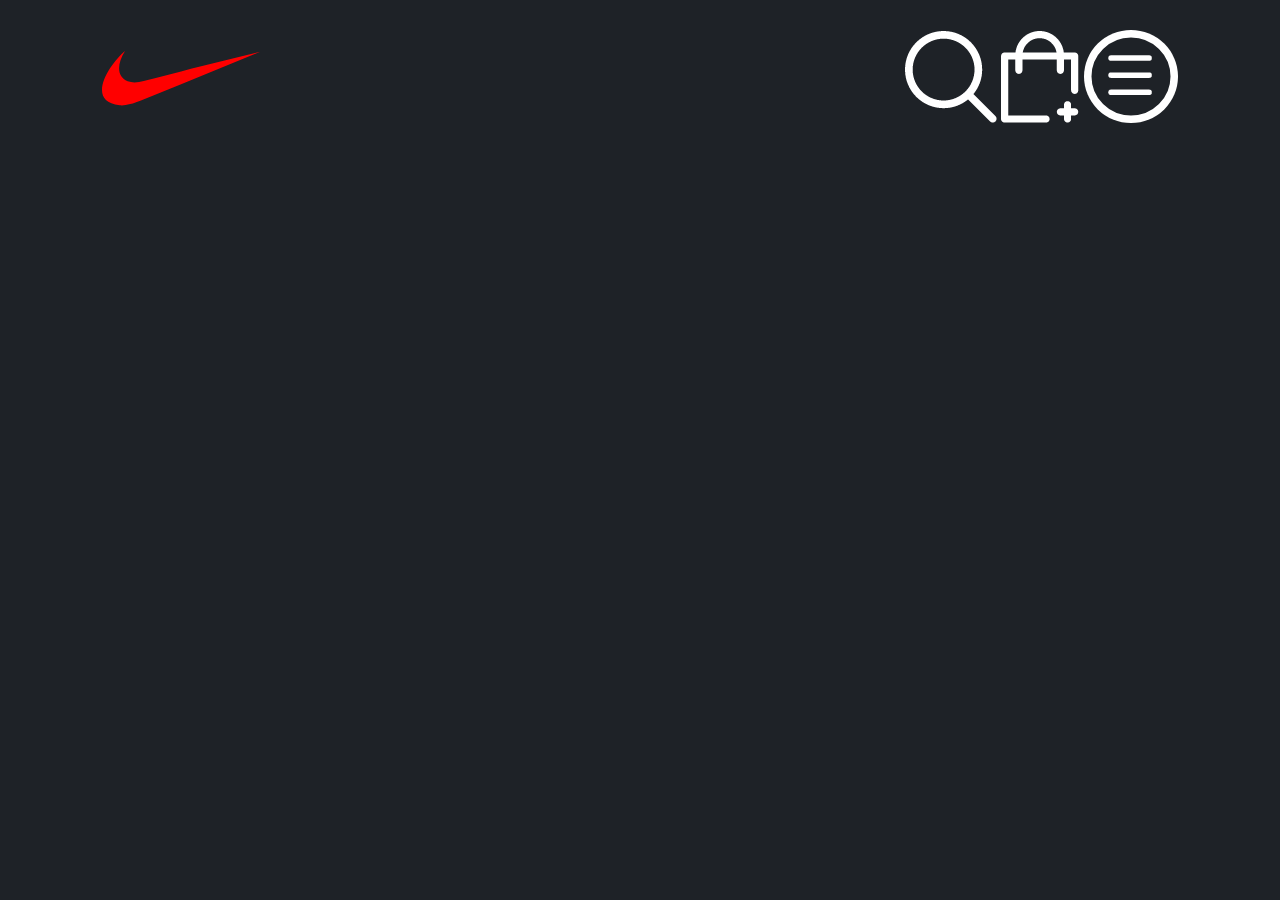
==== index.html @ bd420458 "adding logo and nav bar" ====
<!DOCTYPE html>
<html lang="en">
<head>
    <meta charset="UTF-8">
    <meta http-equiv="X-UA-Compatible" content="IE=edge">
    <meta name="viewport" content="width=device-width, initial-scale=1.0">
    <title>Andre</title>
    <link rel="stylesheet" href="style.css"> 
</head>
<body>

<div class="container">
    <nav>
        <img src="image/logo.png" class="logo">
        <div class="nav-icons"> 
            <img src="image/search.png">
            <img src="image/cart.png">
            <img src="image/menu.png">           
        </div>
    </nav>
</div>

    
</body>
</html>
---- style.css ----
*{
    margin: 0;
    padding: 0;
    font-family: 'Poppins', sans-serif;
    box-sizing: border-box;
}

.container{
    width: 100%;
    height: 100vh;
    background: #1e2227;
    color: #fff;
}
nav{
    display: flex;
    align-items: center;
    justify-content: space-between;
    padding: 30px 8%;
    position: fixed;
    top: 0;
    width: 100%;
}
.logo{
    width: 120;
    cursor: pointer;
}
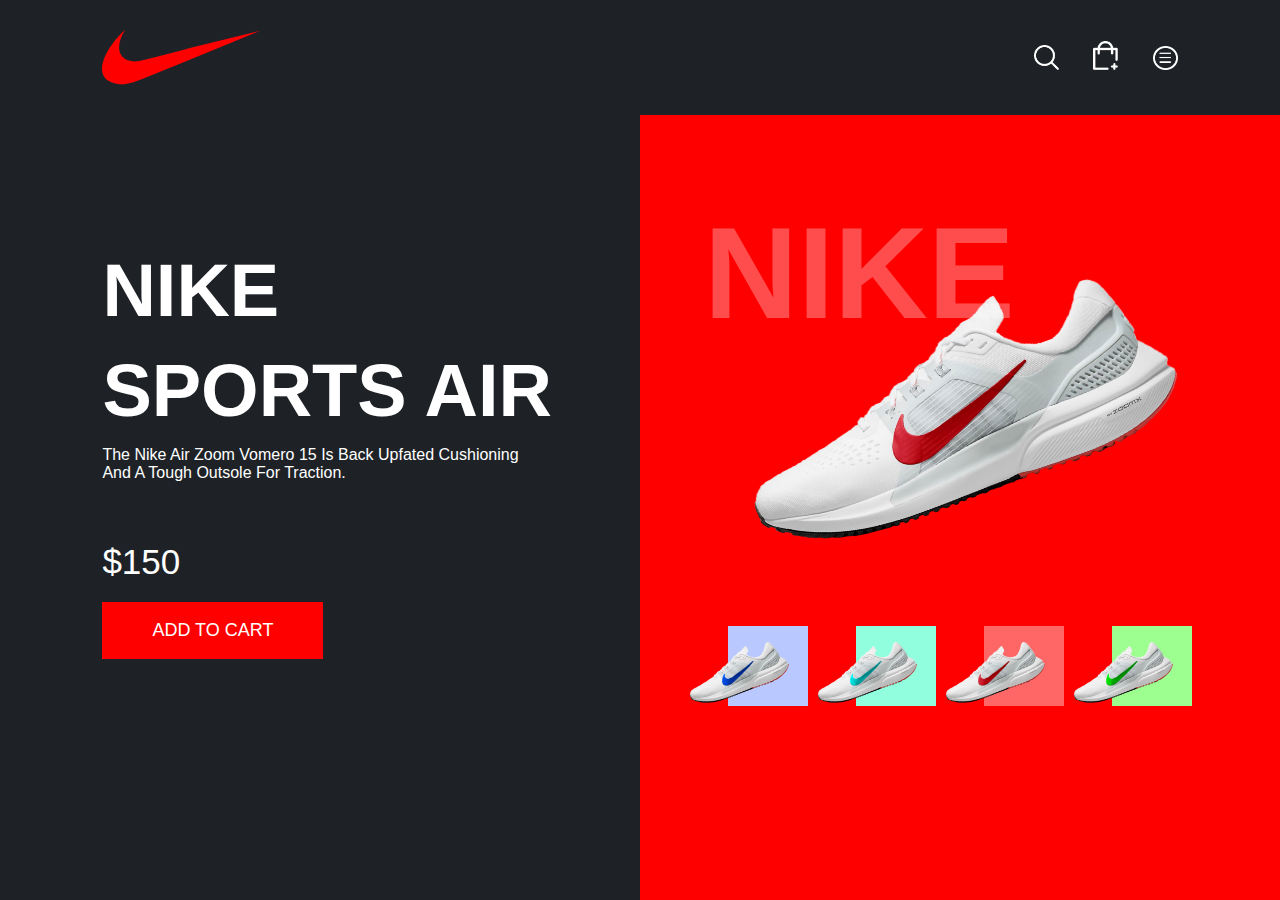
==== commit 752214bd: "adding colors, adding images, style images" ====
--- a/index.html
+++ b/index.html
@@ -18,8 +18,38 @@
             <img src="image/menu.png">           
         </div>
     </nav>
+
+    <div class="row">
+        <div class="col-1">
+            <h1>NIKE<br>SPORTS AIR</h1>
+            <p>The Nike Air Zoom Vomero 15 Is Back Upfated Cushioning
+                <br> And A Tough Outsole For Traction.</p>
+                <h2>$150</h2>
+                <button type="button">ADD TO CART</button>
+        </div>
+        <div class="col-2">
+            <div class="feature-img">
+                <img src="image/nike.png" alt="">
+            </div>
+            <div class="small-img-row">
+                <div class="small-img">
+                    <img src="image/nike-b.png">
+                </div>
+                <div class="small-img">
+                    <img src="image/nike-s.png">
+                </div>
+                <div class="small-img">
+                    <img src="image/nike.png">
+                </div>
+                <div class="small-img">
+                    <img src="image/nike-g.png">
+                </div>
+            </div>
+            <h2>NIKE</h2>
+        </div>
+    </div>
+
 </div>
 
-    
 </body>
 </html>--- a/style.css
+++ b/style.css
@@ -19,8 +19,107 @@
     position: fixed;
     top: 0;
     width: 100%;
+    background: #1e2227;
+    z-index: 1;
 }
 .logo{
     width: 120;
     cursor: pointer;
+}
+.nav-icons img{
+    width: 25px;
+    margin-left: 30px;
+    cursor: pointer;
+}
+.row{
+    height: 100%;
+    width: 100%;
+    display: flex;
+    
+}
+.col-1, .col-2{
+    flex-basis: 50%;
+    height: 100%;
+    display: flex;
+    justify-content: center;
+    flex-direction: column;
+}
+.col-2{
+    background: red;
+    padding-top: 8%;
+    position: relative;
+}
+.col-1{
+    padding-left: 8%;
+}
+.col-1 h1{
+    font-size: 74px;
+    line-height: 100px;
+    margin-bottom: 5px;
+}
+.col-1 h2{
+    font-size: 35px;
+    margin-top: 60px;
+    font-weight: 500;
+}
+button{
+    display: inline-block;
+    width: fit-content;
+    padding: 18px 50px;
+    background: red;
+    border: none;
+    color: #fff;
+    font-size: 18px;
+    margin-top: 20px;
+    cursor: pointer;
+    transition: transform 0.5s;
+}
+
+.feature-img{
+    width: 100%;
+    text-align: center;
+
+}
+.feature-img img{
+    width: 80%; 
+    transform: rotate(-20deg);
+}
+.small-img-row{
+    display: flex;
+    width: 80%;
+    margin: 70px auto 0;
+    align-items: center;
+    justify-content: space-around;
+}
+.small-img{
+    width: 80px;
+    height: 80px;
+    background: #ccc;
+}
+.small-img img{
+    width: 120px;
+    transform: translate(-50px, 20px) rotate(-20deg);
+}
+.small-img:nth-child(1){
+    background: #b9c8ff;
+}
+.small-img:nth-child(2){
+    background: #91ffdd;
+}
+.small-img:nth-child(3){
+    background: #ff6767;
+}
+.small-img:nth-child(4){
+    background: #9dff90;
+}
+.col-2 h2{
+    position: absolute;
+    left: 10%;
+    top: 22%;
+    font-size: 130px;
+    opacity: 0.3;
+}
+button:hover{
+    background: #aa0505;
+    transform: translateY(-5px);
 }